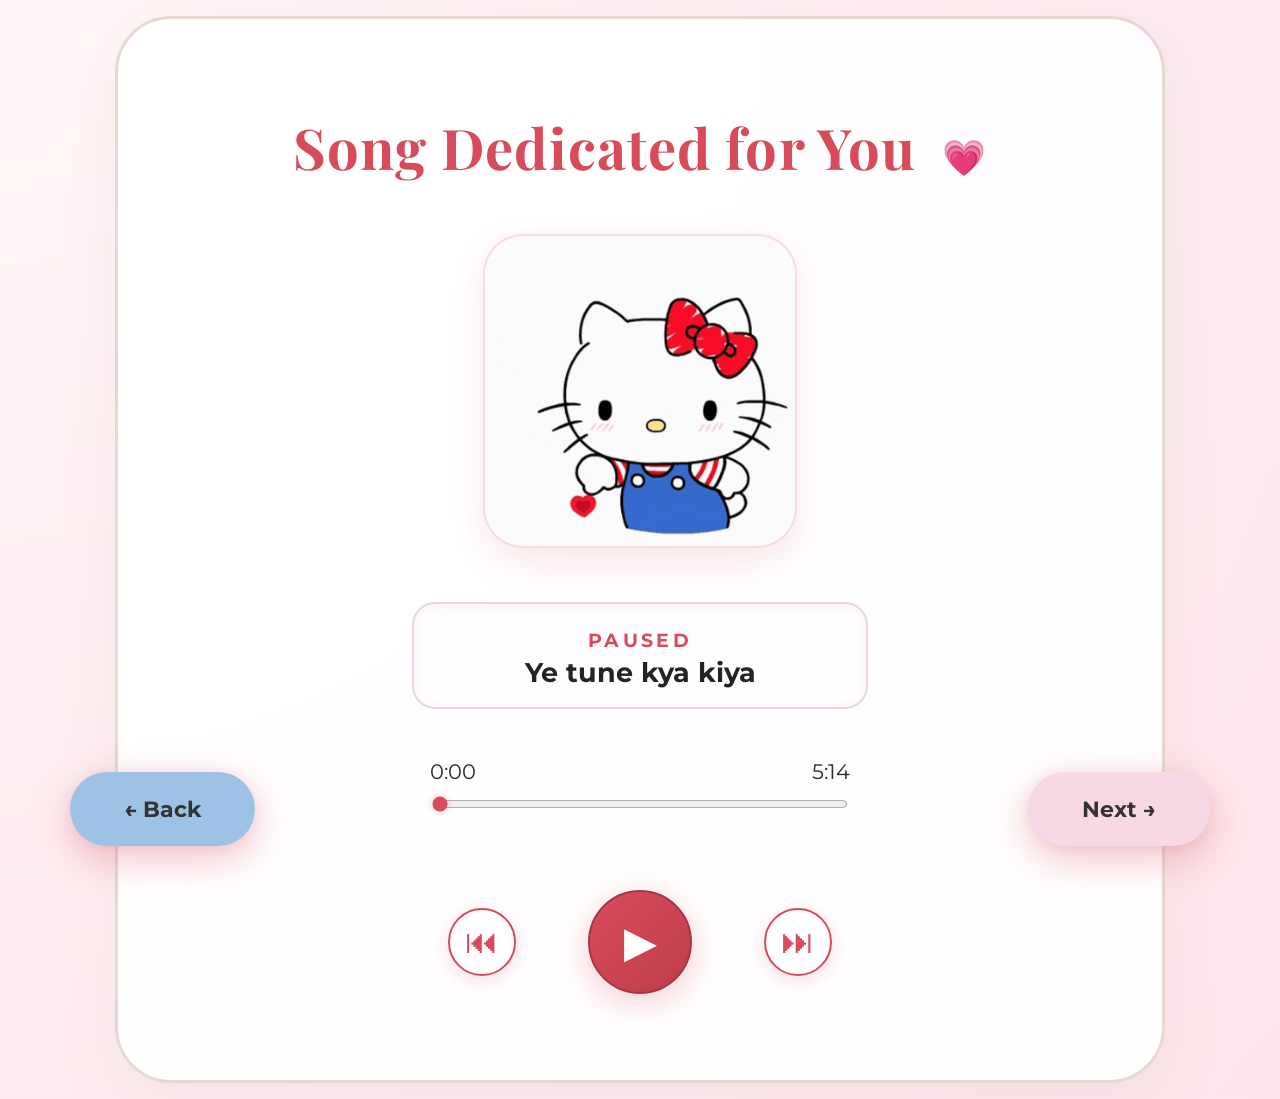
==== SongDedicatedToYou.html @ 7cc86590 "Add files via upload" ====
<!DOCTYPE html>
<html lang="en">
<head>
  <meta charset="UTF-8" />
  <title>Song Dedicated for You</title>
  <meta name="viewport" content="width=device-width, initial-scale=1.0" />
  <!-- Fonts -->
  <link
    href="https://fonts.googleapis.com/css2?family=Montserrat:wght@400;600;700;900&family=Playfair+Display:wght@400;700&family=Indie+Flower&display=swap"
    rel="stylesheet"
  />
  <link href="https://fonts.googleapis.com/css2?family=Dancing+Script:wght@700&display=swap" rel="stylesheet" />
  <link rel="stylesheet" href="StyleCSS/style5.css" />
</head>
<body>
  <div class="center-container">
    <div class="music-card">
      <h1 class="music-title">
        Song Dedicated for You <span class="heart">💗</span>
      </h1>
      <div class="avatar-shell">
        <img src="images/music1-CfXgOANl.gif" alt="Ye tune kya kiya" draggable="false" />
        <!-- Use your own image source if needed -->
      </div>
      <div class="info-panel">
        <div class="status-text" id="song-status">
          <span id="status-text-value">PAUSED</span>
        </div>
        <h2 class="song-title">Ye tune kya kiya</h2>
      </div>
      <div class="music-slider-section">
        <div class="slider-labels">
          <span id="current-time">0:00</span>
          <span id="duration-time">5:14</span>
        </div>
        <div class="slider-row">
          <input
            type="range"
            min="0"
            max="332"
            value="0"
            class="music-range-slider"
            id="seek-slider"
          />
        </div>
      </div>
      <div class="controls-bar">
        <button class="control-btn" title="Previous" id="prev-btn">&#9198;</button>
        <button class="control-btn play" title="Play/Pause" id="play-btn">&#9654;</button>
        <button class="control-btn" title="Next" id="next-btn">&#9197;</button>
      </div>
      <audio preload="metadata" id="audio-player">
        <source src="song.mp3" type="audio/mpeg" />
      </audio>
    </div>
    <button class="nav-btn back" id="backBtn">&#8592; Back</button>
    <button class="nav-btn next" id="nextBtn">Next &#8594;</button>
  </div>
  <script src="JavaScript/script5.js" defer></script>
</body>
</html>
---- StyleCSS/style5.css ----
body {
      background: #fbf5f4;
      min-height: 100vh;
      font-family: "Montserrat", sans-serif;
      color: #2c2c2c;
      margin: 0;
      transition: opacity 0.7s ease;
      opacity: 1;
    }
    body.fadeout {
      opacity: 0;
    }
    .center-container {
      min-height: 100vh;
      display: flex;
      align-items: center;
      justify-content: center;
      position: relative;
      background: radial-gradient(circle at top left, #fff8f8 0%, #fde5eb 100%);
      overflow: hidden;
    }
    .music-card {
      background: rgba(255, 255, 255, 0.97);
      border: 3px solid #e7d8d2;
      box-shadow: 0 16px 56px #c1adad22;
      border-radius: 56px;
      max-width: 900px;
      min-width: 480px;
      width: 100%;
      display: flex;
      flex-direction: column;
      align-items: center;
      text-align: center;
      padding: 90px 72px 86px 72px;
      position: relative;
      margin-top: 16px;
      margin-bottom: 16px;
    }
    .music-title {
      font-family: "Playfair Display", serif;
      font-size: 3.5rem;
      font-weight: 700;
      color: #d84b5a;
      margin-bottom: 50px;
      margin-top: 0;
      letter-spacing: 0.02em;
    }
    .music-title .heart {
      font-size: 2.2rem;
      vertical-align: middle;
      margin-left: 12px;
      color: #d84b5a;
    }
    .avatar-shell {
      width: 310px;
      height: 310px;
      border-radius: 40px;
      overflow: hidden;
      box-shadow: 0 12px 36px #d84b5a22;
      border: 2px solid #d84b5a33;
      background: #fff;
      margin-bottom: 54px;
      display: flex;
      align-items: center;
      justify-content: center;
    }
    .avatar-shell img {
      object-fit: cover;
      width: 100%;
      height: 100%;
      border-radius: 40px;
  
      /* Standard way to prevent selection and dragging */
      -webkit-user-drag: none;
      user-select: none;
      -webkit-user-select: none;
      pointer-events: none;
    }
    .info-panel {
      background: rgba(255, 255, 255, 0.72);
      border-radius: 23px;
      border: 2px solid #e7d8d2;
      box-shadow: 0 2px 16px #d84b5a14 inset;
      max-width: 420px;
      width: 100%;
      margin: 0 auto 50px auto;
      padding: 24px 16px 18px 16px;
      display: flex;
      flex-direction: column;
      align-items: center;
    }
    .status-text {
      font-size: 1.2rem;
      letter-spacing: 0.17em;
      color: #d84b5a;
      text-transform: uppercase;
      font-weight: 700;
      font-family: "Montserrat", sans-serif;
      margin-bottom: 4px;
      display: flex;
      align-items: center;
      gap: 8px;
      justify-content: center;
    }
    .song-title {
      font-size: 1.7rem;
      font-weight: 700;
      color: #232323;
      margin-bottom: 0;
      margin-top: 0;
      font-family: "Montserrat", serif;
    }
    .music-slider-section {
      width: 100%;
      max-width: 420px;
      margin-bottom: 48px;
    }
    .slider-labels {
      display: flex;
      justify-content: space-between;
      font-size: 1.3rem;
      color: #2c2c2c;
      margin-bottom: 14px;
      font-family: "Montserrat", sans-serif;
    }
    .slider-row {
      display: flex;
      align-items: center;
      width: 100%;
    }
    .music-range-slider {
      width: 100%;
      accent-color: #d84b5a;
      height: 8px;
      border-radius: 6px;
      background: linear-gradient(
        to right,
        #d84b5a 0%,
        #d84b5a 0%,
        #f1e5e5 0%,
        #f1e5e5 100%
      );
      outline: none;
    }
    input[type="range"]::-webkit-slider-thumb {
      appearance: none;
      width: 20px;
      height: 20px;
      border-radius: 50%;
      background: #d84b5a;
      border: 3px solid #fff;
      box-shadow: 0 0 7px #d84b5a55;
      cursor: pointer;
    }
    input[type="range"]::-moz-range-thumb {
      width: 20px;
      height: 20px;
      border-radius: 50%;
      background: #d84b5a;
      border: 3px solid #fff;
      cursor: pointer;
    }
    input[type="range"]::-moz-range-track {
      background: transparent;
    }
    .controls-bar {
      display: flex;
      align-items: center;
      justify-content: center;
      gap: 44px;
      margin-top: 32px;
    }
    .control-btn {
      width: 68px;
      height: 68px;
      border-radius: 50%;
      border: 2px solid #d84b5a;
      background: #fff;
      color: #d84b5a;
      font-size: 2.1rem;
      display: flex;
      align-items: center;
      justify-content: center;
      box-shadow: 0 5px 20px #d84b5a2c;
      cursor: pointer;
      transition: background 0.2s, color 0.2s, box-shadow 0.2s;
    }
    .control-btn:hover {
      background: #d84b5a;
      color: #fff;
      box-shadow: 0 6px 28px #d84b5a46;
    }
    .control-btn.play {
      background: linear-gradient(135deg, #d84b5a, #c03d4a);
      color: #fff;
      box-shadow: 0 8px 32px #d84b5a46;
      border: 2px solid #a83545;
      font-size: 2.7rem;
      width: 104px;
      height: 104px;
      margin: 0 28px;
      z-index: 2;
    }
    /* Popup floating nav buttons */
    .nav-btn {
      position: fixed;
      bottom: 54px;
      padding: 24px 54px;
      border-radius: 2em;
      font-size: 1.35rem;
      font-family: "Montserrat", sans-serif;
      box-shadow: 0 12px 40px #d84b5a55, 0 2px 12px #c1adad33;
      border: none;
      cursor: pointer;
      z-index: 200;
      font-weight: 700;
      transition: background 0.2s, color 0.2s, box-shadow 0.2s;
    }
    .nav-btn.back {
      left: 70px;
      background: #9ec1e6;
      color: #333;
    }
    .nav-btn.next {
      right: 70px;
      left: auto;
      background: #f7d9e6;
      color: #333;
    }
    .nav-btn:hover {
      background: #ffd9e6;
      box-shadow: 0 18px 62px #d84b5a99;
    }
    @media (max-width: 900px) {
      .center-container {
        padding: 0;
      }
      .music-card {
        max-width: 99vw;
        padding: 15vw 3vw;
      }
      .nav-btn,
      .nav-btn.next {
        left: 10px;
        right: 10px;
        padding: 10px 24px;
      }
      .music-slider-section {
        max-width: 98vw;
      }
    }
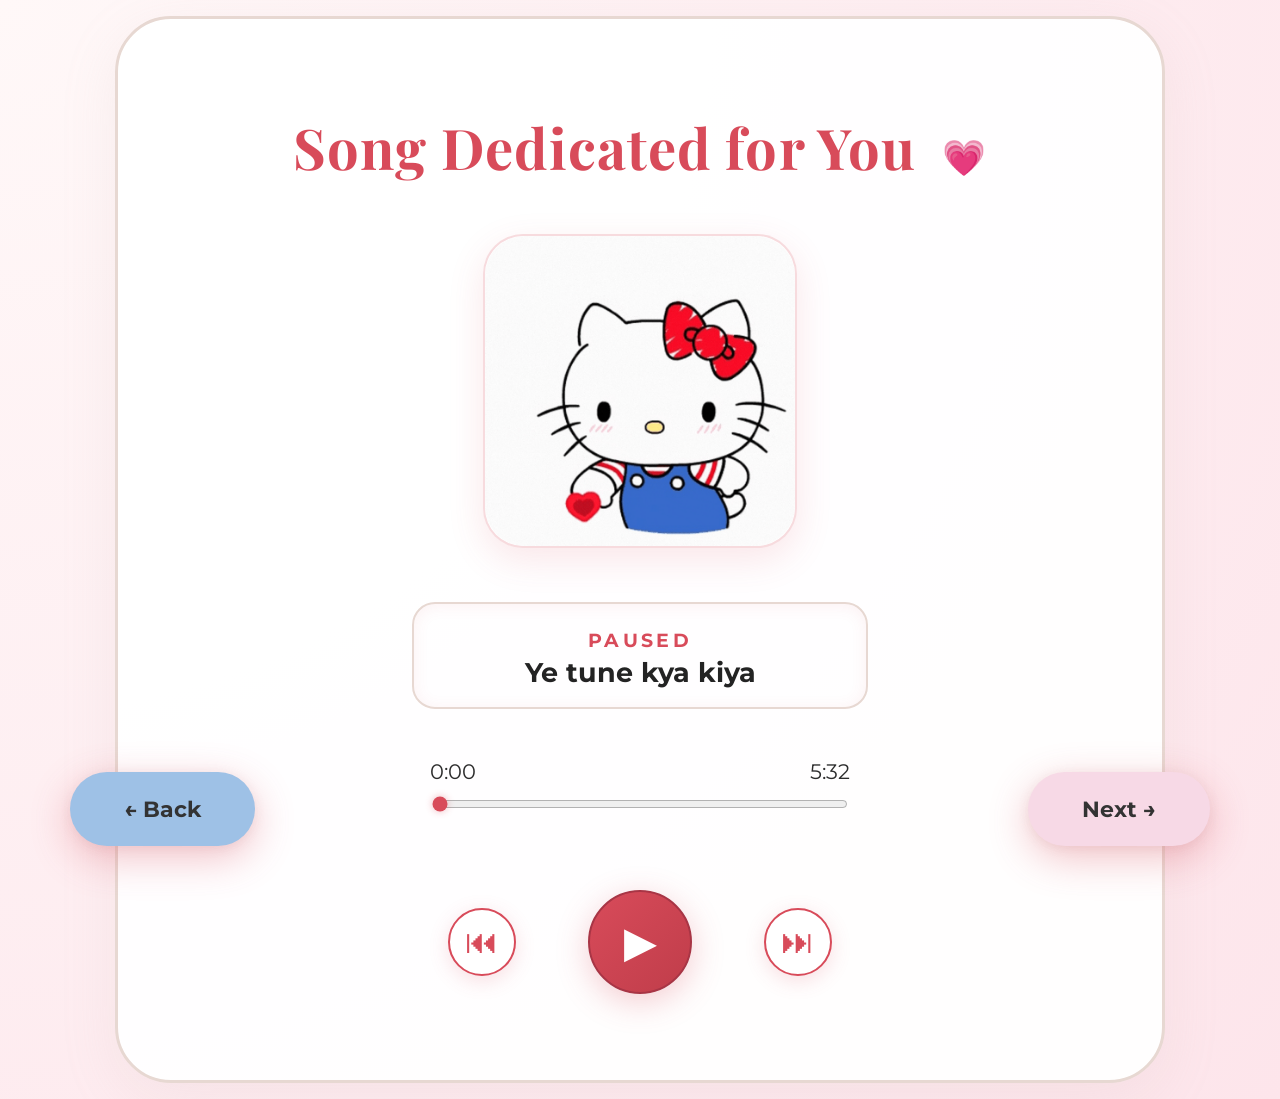
==== commit b8cf5e0c: "Update SongDedicatedToYou.html" ====
--- a/SongDedicatedToYou.html
+++ b/SongDedicatedToYou.html
@@ -50,7 +50,7 @@
         <button class="control-btn" title="Next" id="next-btn">&#9197;</button>
       </div>
       <audio preload="metadata" id="audio-player">
-        <source src="song.mp3" type="audio/mpeg" />
+        <source src="song/song.mp3" type="audio/mpeg" />
       </audio>
     </div>
     <button class="nav-btn back" id="backBtn">&#8592; Back</button>
--- a/StyleCSS/style5.css
+++ b/StyleCSS/style5.css
@@ -73,7 +73,6 @@
       /* Standard way to prevent selection and dragging */
       -webkit-user-drag: none;
       user-select: none;
-      -webkit-user-select: none;
       pointer-events: none;
     }
     .info-panel {
@@ -248,4 +247,4 @@
       .music-slider-section {
         max-width: 98vw;
       }
-    }+    }
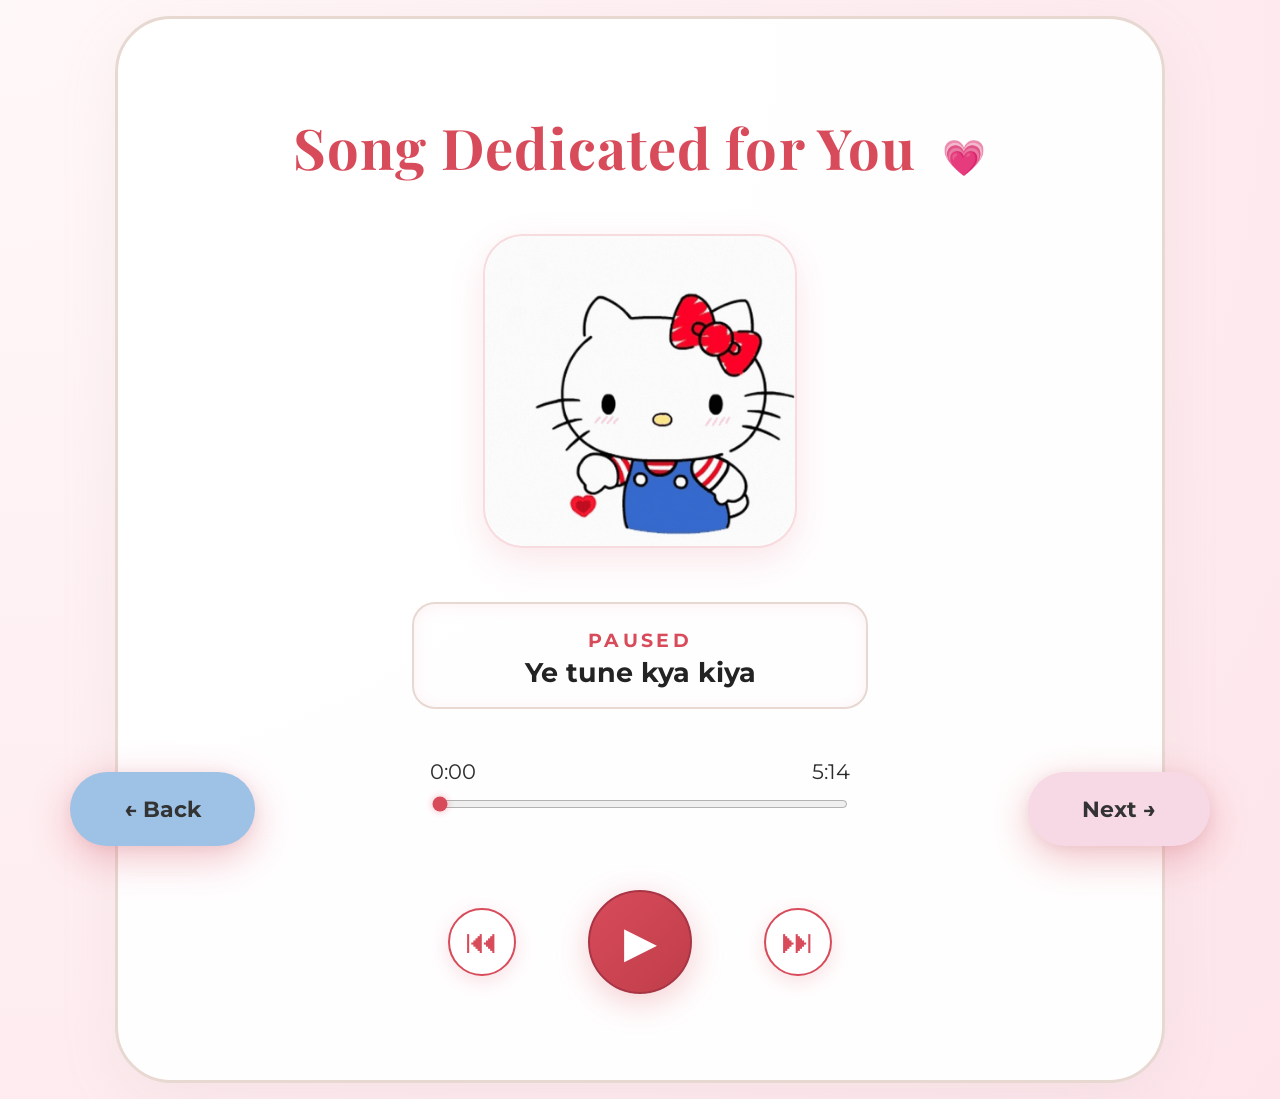
==== commit af7eb6f9: "Update SongDedicatedToYou.html" ====
--- a/SongDedicatedToYou.html
+++ b/SongDedicatedToYou.html
@@ -37,7 +37,7 @@
           <input
             type="range"
             min="0"
-            max="332"
+            max="314"
             value="0"
             class="music-range-slider"
             id="seek-slider"
@@ -50,7 +50,7 @@
         <button class="control-btn" title="Next" id="next-btn">&#9197;</button>
       </div>
       <audio preload="metadata" id="audio-player">
-        <source src="song/song.mp3" type="audio/mpeg" />
+        <source src="song.mp3" type="audio/mpeg" />
       </audio>
     </div>
     <button class="nav-btn back" id="backBtn">&#8592; Back</button>
